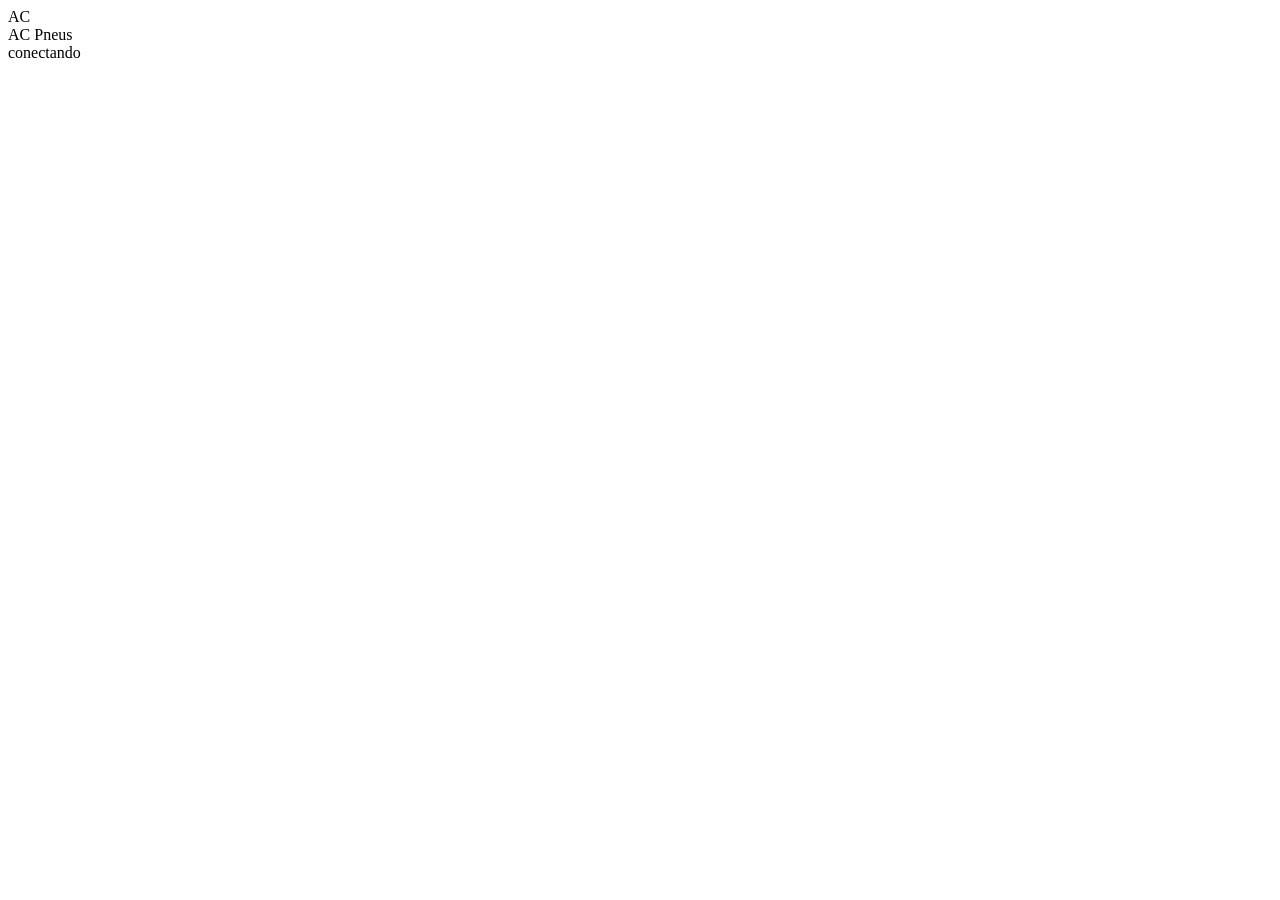
==== index.html @ 77df3158 "header" ====
<!DOCTYPE html>
<html lang="pt-br">
<head>
    <meta charset="UTF-8">
    <meta name="viewport" content="width=device-width, initial-scale=1.0">
    <link rel="stylesheet" href="style.css">
    <title>AC Pneus</title>
</head>
<body>
    <div class="app">

  <!-- HEADER -->
  <div class="header">
    <div class="header-brand">
      <div class="header-logo">AC</div>
      <div>
        <div class="header-title">AC Pneus</div>
        <div class="header-sub" id="headerDate"></div>
      </div>
    </div>
    <div class="status-badge">
      <div class="status-dot" id="statusDot"></div>
      <span id="statusTxt">conectando</span>
    </div>
  </div>

</div>
<script src="script.js"></script>
</body>
</html>
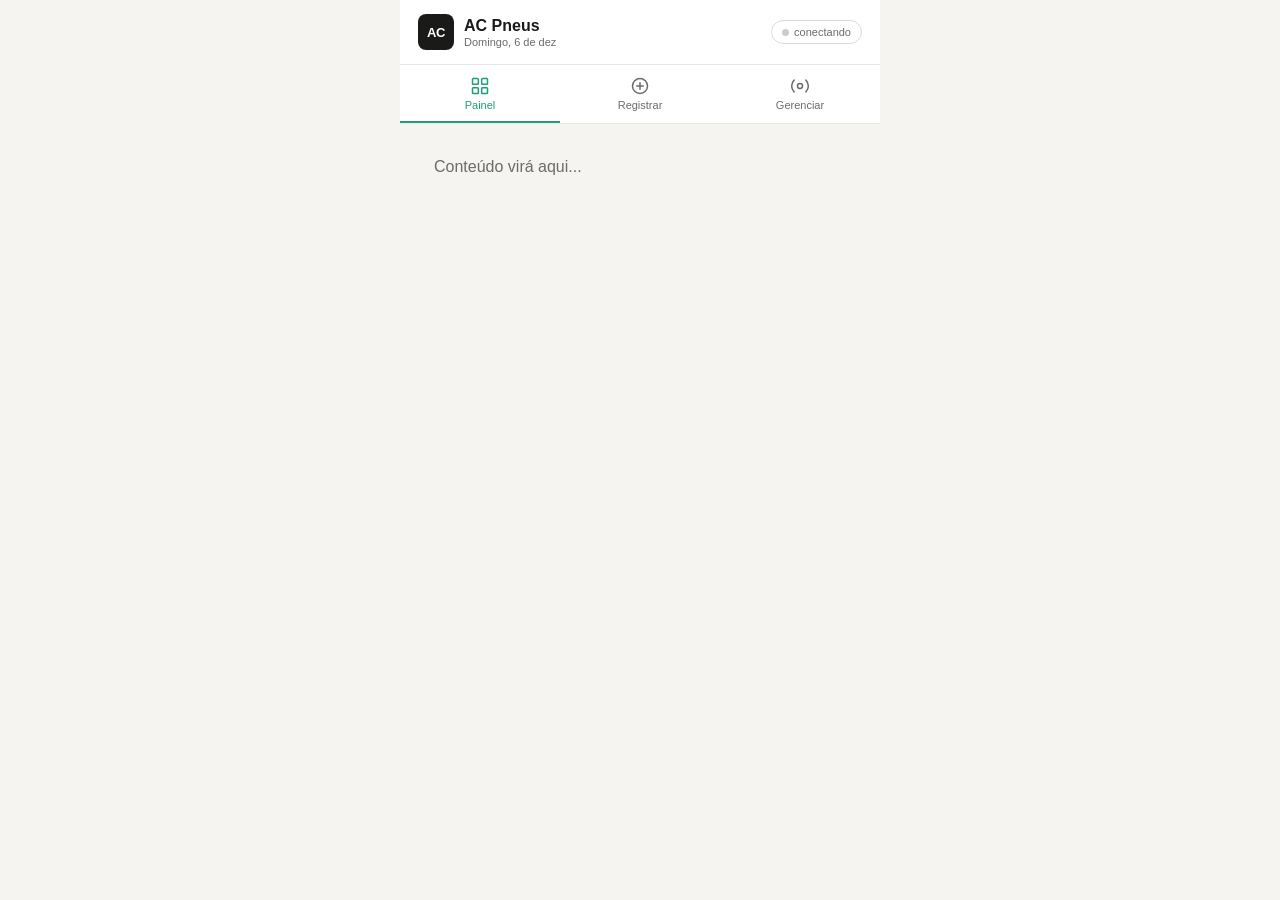
==== commit aa6e2750: "navegação e header" ====
--- a/index.html
+++ b/index.html
@@ -23,6 +23,26 @@
       <span id="statusTxt">conectando</span>
     </div>
   </div>
+   <!-- NAVEGAÇÃO -->
+  <div class="nav">
+    <button class="nav-btn active" id="tab-painel" onclick="showTab('painel')">
+      <svg viewBox="0 0 24 24"><rect x="3" y="3" width="7" height="7" rx="1"/><rect x="14" y="3" width="7" height="7" rx="1"/><rect x="3" y="14" width="7" height="7" rx="1"/><rect x="14" y="14" width="7" height="7" rx="1"/></svg>
+      Painel
+    </button>
+    <button class="nav-btn" id="tab-registrar" onclick="showTab('registrar')">
+      <svg viewBox="0 0 24 24"><circle cx="12" cy="12" r="9"/><line x1="12" y1="8" x2="12" y2="16"/><line x1="8" y1="12" x2="16" y2="12"/></svg>
+      Registrar
+    </button>
+    <button class="nav-btn" id="tab-gerenciar" onclick="showTab('gerenciar')">
+      <svg viewBox="0 0 24 24"><circle cx="12" cy="12" r="3"/><path d="M19.07 4.93a10 10 0 0 1 0 14.14M4.93 4.93a10 10 0 0 0 0 14.14"/></svg>
+      Gerenciar
+    </button>
+  </div>
+
+  <!-- CONTEÚDO DAS ABAS -->
+  <div class="content" id="main-content">
+    <p style="color: var(--text-muted); padding: 20px;">Conteúdo virá aqui...</p>
+  </div>
 
 </div>
 <script src="script.js"></script>
--- a/style.css
+++ b/style.css
@@ -0,0 +1,166 @@
+:root {
+  --green:       #1D9E75;
+  --green-light: #EAF3DE;
+  --green-dark:  #0F6E56;
+  --amber:       #BA7517;
+  --amber-light: #FAEEDA;
+  --blue:        #378ADD;
+  --blue-light:  #E6F1FB;
+  --coral:       #D85A30;
+  --coral-light: #FAECE7;
+  --red:         #E24B4A;
+  --bg:          #F5F4F0;
+  --surface:     #FFFFFF;
+  --border:      rgba(0,0,0,0.09);
+  --border-md:   rgba(0,0,0,0.14);
+  --text:        #1a1a18;
+  --text-muted:  #6b6b67;
+  --text-hint:   #9a9a96;
+  --radius:      12px;
+  --radius-sm:   8px;
+}
+
+/* ==========================================
+   RESET E BASE
+========================================== */
+* {
+  box-sizing: border-box;
+  margin: 0;
+  padding: 0;
+}
+
+body {
+  font-family: 'Inter', sans-serif;
+  background: var(--bg);
+  color: var(--text);
+  min-height: 100vh;
+}
+
+.app {
+  max-width: 480px;
+  margin: 0 auto;
+  min-height: 100vh;
+  display: flex;
+  flex-direction: column;
+}
+
+/* ==========================================
+   HEADER
+========================================== */
+.header {
+  background: var(--surface);
+  border-bottom: 0.5px solid var(--border);
+  padding: 14px 18px;
+  display: flex;
+  align-items: center;
+  justify-content: space-between;
+  position: sticky;
+  top: 0;
+  z-index: 10;
+}
+
+.header-brand {
+  display: flex;
+  align-items: center;
+  gap: 10px;
+}
+
+.header-logo {
+  width: 36px;
+  height: 36px;
+  background: var(--text);
+  border-radius: 8px;
+  display: flex;
+  align-items: center;
+  justify-content: center;
+  font-family: 'Syne', sans-serif;
+  font-weight: 700;
+  font-size: 13px;
+  color: white;
+  letter-spacing: -0.5px;
+}
+
+.header-title {
+  font-family: 'Syne', sans-serif;
+  font-weight: 700;
+  font-size: 16px;
+}
+
+.header-sub {
+  font-size: 11px;
+  color: var(--text-muted);
+  margin-top: 1px;
+}
+
+.status-badge {
+  display: flex;
+  align-items: center;
+  gap: 5px;
+  padding: 5px 10px;
+  border-radius: 20px;
+  border: 0.5px solid var(--border-md);
+  font-size: 11px;
+  color: var(--text-muted);
+}
+
+.status-dot {
+  width: 7px;
+  height: 7px;
+  border-radius: 50%;
+  background: #ccc;
+  transition: background 0.3s;
+}
+
+.status-dot.online { background: var(--green); }
+
+/* ==========================================
+   NAVEGAÇÃO
+========================================== */
+.nav {
+  background: var(--surface);
+  border-bottom: 0.5px solid var(--border);
+  display: flex;
+  position: sticky;
+  top: 65px;
+  z-index: 9;
+}
+
+.nav-btn {
+  flex: 1;
+  padding: 11px 4px 10px;
+  font-size: 11px;
+  font-family: 'Inter', sans-serif;
+  border: none;
+  background: none;
+  cursor: pointer;
+  color: var(--text-muted);
+  border-bottom: 2px solid transparent;
+  display: flex;
+  flex-direction: column;
+  align-items: center;
+  gap: 3px;
+  transition: all 0.2s;
+}
+
+.nav-btn svg {
+  width: 20px;
+  height: 20px;
+  stroke: currentColor;
+  fill: none;
+  stroke-width: 1.8;
+  stroke-linecap: round;
+  stroke-linejoin: round;
+}
+
+.nav-btn.active {
+  color: var(--green);
+  border-bottom-color: var(--green);
+}
+
+/* ==========================================
+   ÁREA DE CONTEÚDO
+========================================== */
+.content {
+  padding: 14px 14px 80px;
+  flex: 1;
+}
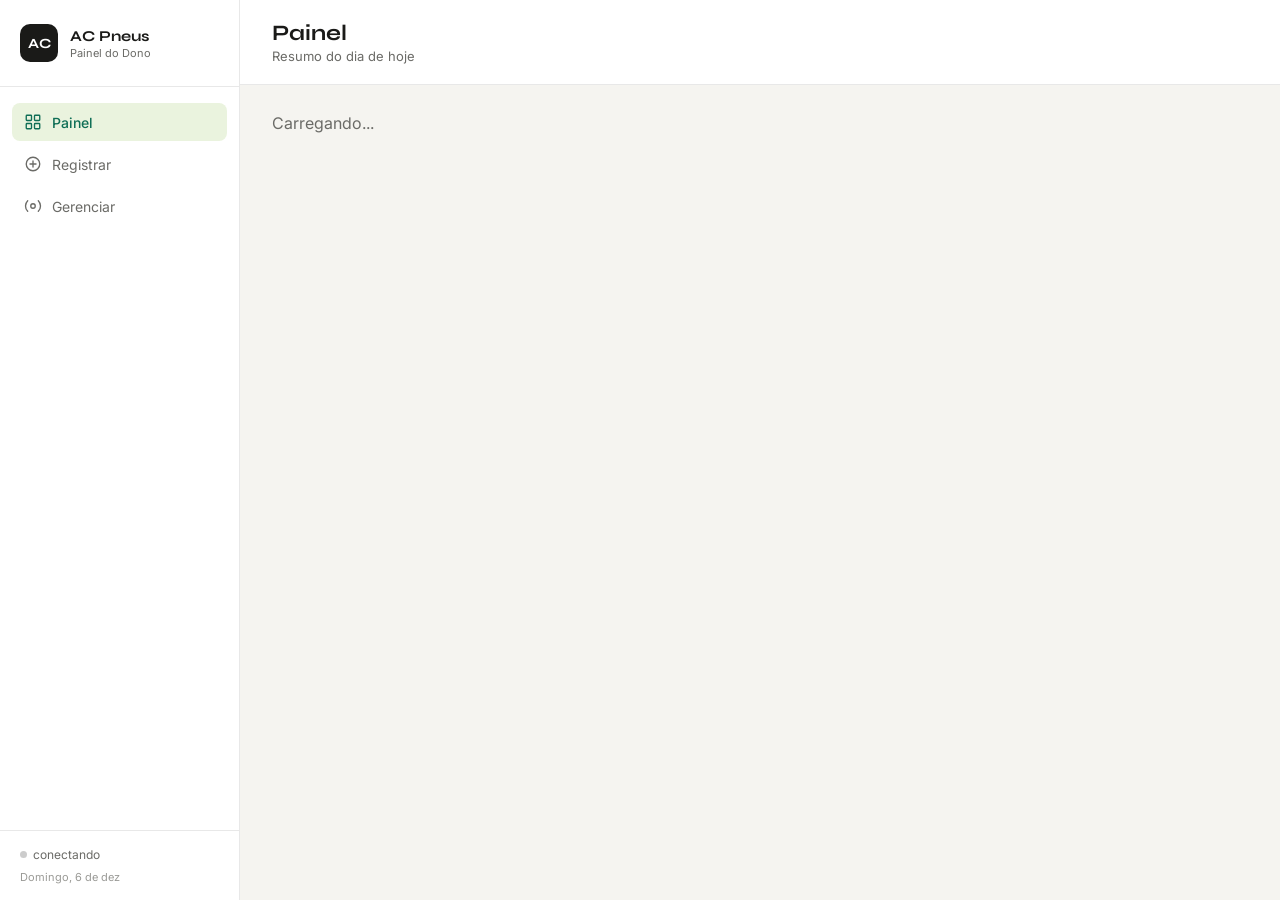
==== commit abdf0a41: "alterando o estilo de app para uma dashboard com layout desktop" ====
--- a/index.html
+++ b/index.html
@@ -1,50 +1,66 @@
 <!DOCTYPE html>
-<html lang="pt-br">
+<html lang="pt-BR">
 <head>
-    <meta charset="UTF-8">
-    <meta name="viewport" content="width=device-width, initial-scale=1.0">
-    <link rel="stylesheet" href="style.css">
-    <title>AC Pneus</title>
+  <meta charset="UTF-8">
+  <meta name="viewport" content="width=device-width, initial-scale=1.0">
+  <title>AC Pneus — Painel do Dono</title>
+  <link rel="preconnect" href="https://fonts.googleapis.com">
+  <link href="https://fonts.googleapis.com/css2?family=Syne:wght@400;500;700&family=Inter:wght@400;500&display=swap" rel="stylesheet">
+  <link rel="stylesheet" href="style.css">
 </head>
 <body>
-    <div class="app">
 
-  <!-- HEADER -->
-  <div class="header">
-    <div class="header-brand">
-      <div class="header-logo">AC</div>
+<div class="app">
+
+  <!-- SIDEBAR -->
+  <aside class="sidebar">
+    <div class="sidebar-logo">
+      <div class="logo-box">AC</div>
       <div>
-        <div class="header-title">AC Pneus</div>
-        <div class="header-sub" id="headerDate"></div>
+        <div class="logo-title">AC Pneus</div>
+        <div class="logo-sub">Painel do Dono</div>
       </div>
     </div>
-    <div class="status-badge">
-      <div class="status-dot" id="statusDot"></div>
-      <span id="statusTxt">conectando</span>
+
+    <nav class="sidebar-nav">
+      <button class="nav-btn active" id="tab-painel" onclick="showTab('painel')">
+        <svg viewBox="0 0 24 24"><rect x="3" y="3" width="7" height="7" rx="1"/><rect x="14" y="3" width="7" height="7" rx="1"/><rect x="3" y="14" width="7" height="7" rx="1"/><rect x="14" y="14" width="7" height="7" rx="1"/></svg>
+        Painel
+      </button>
+      <button class="nav-btn" id="tab-registrar" onclick="showTab('registrar')">
+        <svg viewBox="0 0 24 24"><circle cx="12" cy="12" r="9"/><line x1="12" y1="8" x2="12" y2="16"/><line x1="8" y1="12" x2="16" y2="12"/></svg>
+        Registrar
+      </button>
+      <button class="nav-btn" id="tab-gerenciar" onclick="showTab('gerenciar')">
+        <svg viewBox="0 0 24 24"><circle cx="12" cy="12" r="3"/><path d="M19.07 4.93a10 10 0 0 1 0 14.14M4.93 4.93a10 10 0 0 0 0 14.14"/></svg>
+        Gerenciar
+      </button>
+    </nav>
+
+    <div class="sidebar-footer">
+      <div class="status-badge">
+        <div class="status-dot" id="statusDot"></div>
+        <span id="statusTxt">conectando</span>
+      </div>
+      <div class="sidebar-date" id="headerDate"></div>
     </div>
-  </div>
-   <!-- NAVEGAÇÃO -->
-  <div class="nav">
-    <button class="nav-btn active" id="tab-painel" onclick="showTab('painel')">
-      <svg viewBox="0 0 24 24"><rect x="3" y="3" width="7" height="7" rx="1"/><rect x="14" y="3" width="7" height="7" rx="1"/><rect x="3" y="14" width="7" height="7" rx="1"/><rect x="14" y="14" width="7" height="7" rx="1"/></svg>
-      Painel
-    </button>
-    <button class="nav-btn" id="tab-registrar" onclick="showTab('registrar')">
-      <svg viewBox="0 0 24 24"><circle cx="12" cy="12" r="9"/><line x1="12" y1="8" x2="12" y2="16"/><line x1="8" y1="12" x2="16" y2="12"/></svg>
-      Registrar
-    </button>
-    <button class="nav-btn" id="tab-gerenciar" onclick="showTab('gerenciar')">
-      <svg viewBox="0 0 24 24"><circle cx="12" cy="12" r="3"/><path d="M19.07 4.93a10 10 0 0 1 0 14.14M4.93 4.93a10 10 0 0 0 0 14.14"/></svg>
-      Gerenciar
-    </button>
-  </div>
+  </aside>
 
-  <!-- CONTEÚDO DAS ABAS -->
-  <div class="content" id="main-content">
-    <p style="color: var(--text-muted); padding: 20px;">Conteúdo virá aqui...</p>
-  </div>
+  <!-- CONTEÚDO PRINCIPAL -->
+  <main class="main">
+    <div class="main-header">
+      <div>
+        <h1 class="main-title" id="pageTitle">Painel</h1>
+        <p class="main-sub" id="pageSub">Resumo do dia de hoje</p>
+      </div>
+    </div>
+    <div class="main-content" id="main-content">
+      <p style="color: var(--text-muted)">Carregando...</p>
+    </div>
+  </main>
 
 </div>
+
 <script src="script.js"></script>
 </body>
 </html>
--- a/style.css
+++ b/style.css
@@ -1,3 +1,6 @@
+/* ==========================================
+   VARIÁVEIS
+========================================== */
 :root {
   --green:       #1D9E75;
   --green-light: #EAF3DE;
@@ -18,6 +21,7 @@
   --text-hint:   #9a9a96;
   --radius:      12px;
   --radius-sm:   8px;
+  --sidebar-w:   240px;
 }
 
 /* ==========================================
@@ -36,70 +40,131 @@
   min-height: 100vh;
 }
 
+/* ==========================================
+   LAYOUT PRINCIPAL
+========================================== */
 .app {
-  max-width: 480px;
-  margin: 0 auto;
+  display: flex;
   min-height: 100vh;
-  display: flex;
-  flex-direction: column;
-}
-
-/* ==========================================
-   HEADER
-========================================== */
-.header {
+}
+
+/* ==========================================
+   SIDEBAR
+========================================== */
+.sidebar {
+  width: var(--sidebar-w);
   background: var(--surface);
+  border-right: 0.5px solid var(--border);
+  display: flex;
+  flex-direction: column;
+  position: fixed;
+  top: 0;
+  left: 0;
+  height: 100vh;
+  z-index: 10;
+}
+
+.sidebar-logo {
+  display: flex;
+  align-items: center;
+  gap: 12px;
+  padding: 24px 20px;
   border-bottom: 0.5px solid var(--border);
-  padding: 14px 18px;
-  display: flex;
-  align-items: center;
-  justify-content: space-between;
-  position: sticky;
-  top: 0;
-  z-index: 10;
-}
-
-.header-brand {
-  display: flex;
-  align-items: center;
-  gap: 10px;
-}
-
-.header-logo {
-  width: 36px;
-  height: 36px;
+}
+
+.logo-box {
+  width: 38px;
+  height: 38px;
   background: var(--text);
-  border-radius: 8px;
+  border-radius: 10px;
   display: flex;
   align-items: center;
   justify-content: center;
   font-family: 'Syne', sans-serif;
   font-weight: 700;
-  font-size: 13px;
+  font-size: 14px;
   color: white;
-  letter-spacing: -0.5px;
-}
-
-.header-title {
+  flex-shrink: 0;
+}
+
+.logo-title {
   font-family: 'Syne', sans-serif;
   font-weight: 700;
-  font-size: 16px;
-}
-
-.header-sub {
+  font-size: 15px;
+}
+
+.logo-sub {
   font-size: 11px;
   color: var(--text-muted);
   margin-top: 1px;
 }
 
+/* ==========================================
+   NAV DA SIDEBAR
+========================================== */
+.sidebar-nav {
+  flex: 1;
+  padding: 16px 12px;
+  display: flex;
+  flex-direction: column;
+  gap: 4px;
+}
+
+.nav-btn {
+  width: 100%;
+  display: flex;
+  align-items: center;
+  gap: 10px;
+  padding: 10px 12px;
+  border: none;
+  background: none;
+  border-radius: var(--radius-sm);
+  font-size: 14px;
+  font-family: 'Inter', sans-serif;
+  color: var(--text-muted);
+  cursor: pointer;
+  transition: all 0.15s;
+  text-align: left;
+}
+
+.nav-btn svg {
+  width: 18px;
+  height: 18px;
+  stroke: currentColor;
+  fill: none;
+  stroke-width: 1.8;
+  stroke-linecap: round;
+  stroke-linejoin: round;
+  flex-shrink: 0;
+}
+
+.nav-btn:hover {
+  background: var(--bg);
+  color: var(--text);
+}
+
+.nav-btn.active {
+  background: var(--green-light);
+  color: var(--green-dark);
+  font-weight: 500;
+}
+
+/* ==========================================
+   FOOTER DA SIDEBAR
+========================================== */
+.sidebar-footer {
+  padding: 16px 20px;
+  border-top: 0.5px solid var(--border);
+  display: flex;
+  flex-direction: column;
+  gap: 8px;
+}
+
 .status-badge {
   display: flex;
   align-items: center;
-  gap: 5px;
-  padding: 5px 10px;
-  border-radius: 20px;
-  border: 0.5px solid var(--border-md);
-  font-size: 11px;
+  gap: 6px;
+  font-size: 12px;
   color: var(--text-muted);
 }
 
@@ -113,54 +178,47 @@
 
 .status-dot.online { background: var(--green); }
 
-/* ==========================================
-   NAVEGAÇÃO
-========================================== */
-.nav {
+.sidebar-date {
+  font-size: 11px;
+  color: var(--text-hint);
+}
+
+/* ==========================================
+   ÁREA PRINCIPAL
+========================================== */
+.main {
+  margin-left: var(--sidebar-w);
+  flex: 1;
+  display: flex;
+  flex-direction: column;
+  min-height: 100vh;
+}
+
+.main-header {
   background: var(--surface);
   border-bottom: 0.5px solid var(--border);
-  display: flex;
+  padding: 20px 32px;
+  display: flex;
+  align-items: center;
+  justify-content: space-between;
   position: sticky;
-  top: 65px;
+  top: 0;
   z-index: 9;
 }
 
-.nav-btn {
-  flex: 1;
-  padding: 11px 4px 10px;
-  font-size: 11px;
-  font-family: 'Inter', sans-serif;
-  border: none;
-  background: none;
-  cursor: pointer;
-  color: var(--text-muted);
-  border-bottom: 2px solid transparent;
-  display: flex;
-  flex-direction: column;
-  align-items: center;
-  gap: 3px;
-  transition: all 0.2s;
-}
-
-.nav-btn svg {
-  width: 20px;
-  height: 20px;
-  stroke: currentColor;
-  fill: none;
-  stroke-width: 1.8;
-  stroke-linecap: round;
-  stroke-linejoin: round;
-}
-
-.nav-btn.active {
-  color: var(--green);
-  border-bottom-color: var(--green);
-}
-
-/* ==========================================
-   ÁREA DE CONTEÚDO
-========================================== */
-.content {
-  padding: 14px 14px 80px;
+.main-title {
+  font-family: 'Syne', sans-serif;
+  font-weight: 700;
+  font-size: 22px;
+}
+
+.main-sub {
+  font-size: 13px;
+  color: var(--text-muted);
+  margin-top: 2px;
+}
+
+.main-content {
+  padding: 28px 32px;
   flex: 1;
 }
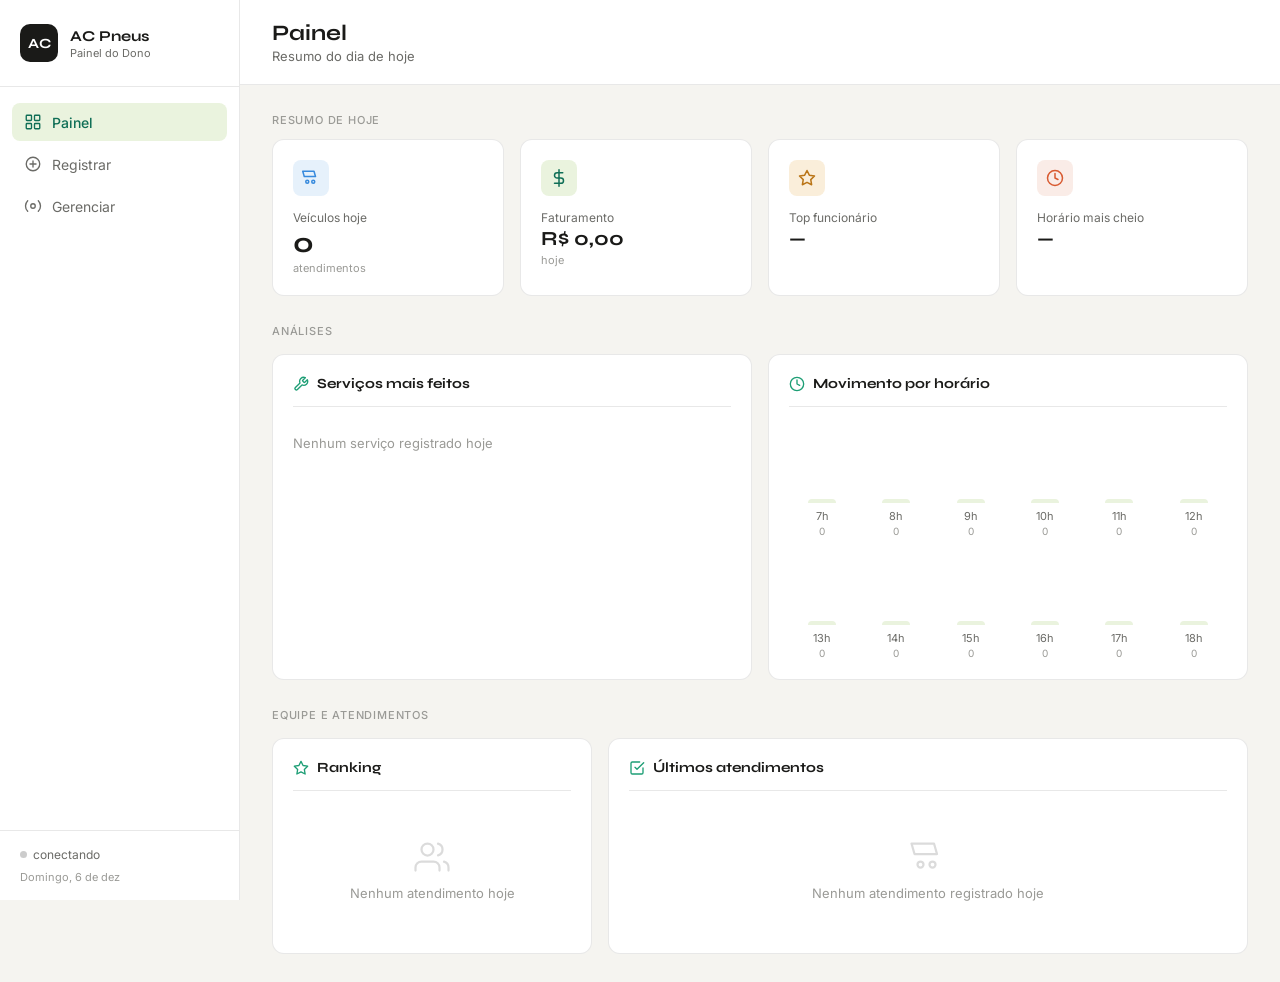
==== commit c2d4b8f9: "adicionando formulário a aba registro" ====
--- a/index.html
+++ b/index.html
@@ -61,6 +61,9 @@
 
 </div>
 
+<!-- Toast -->
+<div class="toast" id="toast"></div>
+
 <script src="script.js"></script>
 </body>
 </html>
--- a/style.css
+++ b/style.css
@@ -221,4 +221,419 @@
 .main-content {
   padding: 28px 32px;
   flex: 1;
-}+}
+/* ==========================================
+   SECTION TITLE
+========================================== */
+.section-title {
+  font-size: 11px;
+  font-weight: 500;
+  text-transform: uppercase;
+  letter-spacing: 0.8px;
+  color: var(--text-hint);
+  margin: 28px 0 12px;
+}
+
+.section-title:first-child { margin-top: 0; }
+
+/* ==========================================
+   GRID DE CARDS
+========================================== */
+.cards-grid {
+  display: grid;
+  grid-template-columns: repeat(4, 1fr);
+  gap: 16px;
+  margin-bottom: 8px;
+}
+
+.metric-card {
+  background: var(--surface);
+  border-radius: var(--radius);
+  border: 0.5px solid var(--border);
+  padding: 20px;
+  transition: border-color 0.2s;
+}
+
+.metric-card:hover { border-color: var(--border-md); }
+
+.metric-icon {
+  width: 36px;
+  height: 36px;
+  border-radius: 8px;
+  display: flex;
+  align-items: center;
+  justify-content: center;
+  margin-bottom: 14px;
+}
+
+.metric-icon svg {
+  width: 18px;
+  height: 18px;
+  stroke: currentColor;
+  fill: none;
+  stroke-width: 2;
+  stroke-linecap: round;
+  stroke-linejoin: round;
+}
+
+.metric-icon.green { background: var(--green-light); color: var(--green-dark); }
+.metric-icon.blue  { background: var(--blue-light);  color: var(--blue); }
+.metric-icon.amber { background: var(--amber-light); color: var(--amber); }
+.metric-icon.coral { background: var(--coral-light); color: var(--coral); }
+
+.metric-label {
+  font-size: 12px;
+  color: var(--text-muted);
+  margin-bottom: 4px;
+}
+
+.metric-value {
+  font-family: 'Syne', sans-serif;
+  font-size: 28px;
+  font-weight: 700;
+  line-height: 1;
+}
+
+.metric-value.sm { font-size: 20px; }
+
+.metric-sub {
+  font-size: 11px;
+  color: var(--text-hint);
+  margin-top: 4px;
+}
+
+/* ==========================================
+   GRID DE DOIS PAINÉIS
+========================================== */
+.panels-grid {
+  display: grid;
+  grid-template-columns: 1fr 1fr;
+  gap: 16px;
+  margin-top: 16px;
+}
+
+/* ==========================================
+   CARD GENÉRICO
+========================================== */
+.card {
+  background: var(--surface);
+  border-radius: var(--radius);
+  border: 0.5px solid var(--border);
+  padding: 20px;
+}
+
+.card-header {
+  display: flex;
+  align-items: center;
+  gap: 8px;
+  margin-bottom: 16px;
+  padding-bottom: 14px;
+  border-bottom: 0.5px solid var(--border);
+}
+
+.card-header svg {
+  width: 16px;
+  height: 16px;
+  stroke: var(--green);
+  fill: none;
+  stroke-width: 2;
+  stroke-linecap: round;
+  stroke-linejoin: round;
+}
+
+.card-title {
+  font-family: 'Syne', sans-serif;
+  font-weight: 700;
+  font-size: 14px;
+}
+
+/* ==========================================
+   BARRAS DE SERVIÇOS
+========================================== */
+.bar-row {
+  margin-bottom: 14px;
+}
+
+.bar-row:last-child { margin-bottom: 0; }
+
+.bar-label {
+  display: flex;
+  justify-content: space-between;
+  font-size: 13px;
+  margin-bottom: 6px;
+}
+
+.bar-label span:last-child {
+  color: var(--text-muted);
+  font-size: 12px;
+}
+
+.bar-track {
+  height: 8px;
+  background: var(--bg);
+  border-radius: 4px;
+  overflow: hidden;
+}
+
+.bar-fill {
+  height: 100%;
+  border-radius: 4px;
+  background: var(--green);
+  transition: width 0.8s cubic-bezier(0.4, 0, 0.2, 1);
+}
+
+/* ==========================================
+   GRÁFICO DE HORÁRIOS
+========================================== */
+.hour-grid {
+  display: grid;
+  grid-template-columns: repeat(6, 1fr);
+  gap: 8px;
+  align-items: flex-end;
+}
+
+.hour-cell { text-align: center; }
+
+.hour-bar-wrap {
+  height: 80px;
+  display: flex;
+  align-items: flex-end;
+  justify-content: center;
+  margin-bottom: 6px;
+}
+
+.hour-bar {
+  width: 28px;
+  border-radius: 4px 4px 0 0;
+  background: var(--green-light);
+  transition: height 0.8s cubic-bezier(0.4, 0, 0.2, 1);
+  min-height: 4px;
+}
+
+.hour-bar.peak { background: var(--coral); }
+
+.hour-label {
+  font-size: 11px;
+  color: var(--text-muted);
+}
+
+.hour-count {
+  font-size: 10px;
+  color: var(--text-hint);
+  margin-top: 2px;
+}
+
+/* ==========================================
+   LISTA ITEMS
+========================================== */
+.list-item {
+  display: flex;
+  align-items: center;
+  justify-content: space-between;
+  padding: 12px 0;
+  border-bottom: 0.5px solid var(--border);
+}
+
+.list-item:last-child {
+  border-bottom: none;
+  padding-bottom: 0;
+}
+
+.list-item-left {
+  display: flex;
+  align-items: center;
+  gap: 12px;
+}
+
+.rank {
+  width: 26px;
+  height: 26px;
+  border-radius: 50%;
+  background: var(--bg);
+  font-size: 11px;
+  font-weight: 500;
+  display: flex;
+  align-items: center;
+  justify-content: center;
+  color: var(--text-muted);
+  flex-shrink: 0;
+}
+
+.rank.gold {
+  background: var(--amber-light);
+  color: var(--amber);
+}
+
+.list-name {
+  font-size: 14px;
+  font-weight: 500;
+}
+
+.list-sub {
+  font-size: 12px;
+  color: var(--text-muted);
+  margin-top: 2px;
+}
+
+.list-val {
+  font-size: 14px;
+  font-weight: 500;
+  text-align: right;
+}
+
+.list-val-sub {
+  font-size: 11px;
+  color: var(--text-muted);
+  margin-top: 2px;
+  text-align: right;
+}
+
+/* ==========================================
+   TAGS
+========================================== */
+.tag {
+  display: inline-flex;
+  align-items: center;
+  padding: 2px 8px;
+  border-radius: 4px;
+  font-size: 11px;
+  font-weight: 500;
+}
+
+.tag.green { background: var(--green-light); color: var(--green-dark); }
+.tag.blue  { background: var(--blue-light);  color: var(--blue); }
+
+/* ==========================================
+   GRID INFERIOR (ranking + atendimentos)
+========================================== */
+.bottom-grid {
+  display: grid;
+  grid-template-columns: 1fr 2fr;
+  gap: 16px;
+  margin-top: 16px;
+}
+
+/* ==========================================
+   ESTADO VAZIO
+========================================== */
+.empty {
+  text-align: center;
+  padding: 32px 16px;
+  color: var(--text-hint);
+  font-size: 13px;
+}
+
+.empty svg {
+  width: 36px;
+  height: 36px;
+  stroke: var(--border-md);
+  fill: none;
+  stroke-width: 1.5;
+  stroke-linecap: round;
+  stroke-linejoin: round;
+  display: block;
+  margin: 0 auto 10px;
+}
+
+/* ==========================================
+   FORMULÁRIO
+========================================== */
+.form-container {
+  max-width: 600px;
+}
+
+.form-card {
+  background: var(--surface);
+  border-radius: var(--radius);
+  border: 0.5px solid var(--border);
+  padding: 28px;
+}
+
+.form-grid {
+  display: grid;
+  grid-template-columns: 1fr 1fr;
+  gap: 16px;
+}
+
+.form-group {
+  display: flex;
+  flex-direction: column;
+  gap: 6px;
+}
+
+.form-group.full {
+  grid-column: 1 / -1;
+}
+
+.form-group label {
+  font-size: 12px;
+  font-weight: 500;
+  color: var(--text-muted);
+  text-transform: uppercase;
+  letter-spacing: 0.5px;
+}
+
+.form-group input,
+.form-group select {
+  padding: 10px 14px;
+  border-radius: var(--radius-sm);
+  border: 0.5px solid var(--border-md);
+  background: var(--surface);
+  color: var(--text);
+  font-size: 14px;
+  font-family: 'Inter', sans-serif;
+  outline: none;
+  transition: border-color 0.2s, box-shadow 0.2s;
+}
+
+.form-group input:focus,
+.form-group select:focus {
+  border-color: var(--green);
+  box-shadow: 0 0 0 3px rgba(29, 158, 117, 0.1);
+}
+
+.form-divider {
+  border: none;
+  border-top: 0.5px solid var(--border);
+  margin: 24px 0;
+}
+
+.btn-primary {
+  padding: 12px 28px;
+  background: var(--text);
+  color: white;
+  border: none;
+  border-radius: var(--radius-sm);
+  font-size: 14px;
+  font-family: 'Syne', sans-serif;
+  font-weight: 700;
+  cursor: pointer;
+  transition: opacity 0.2s, transform 0.1s;
+  letter-spacing: 0.3px;
+}
+
+.btn-primary:hover   { opacity: 0.85; }
+.btn-primary:active  { transform: scale(0.98); }
+.btn-primary:disabled { opacity: 0.5; cursor: not-allowed; }
+
+/* ==========================================
+   TOAST
+========================================== */
+.toast {
+  position: fixed;
+  bottom: 28px;
+  right: 28px;
+  background: var(--text);
+  color: white;
+  padding: 12px 24px;
+  border-radius: var(--radius);
+  font-size: 13px;
+  z-index: 100;
+  opacity: 0;
+  transform: translateY(10px);
+  transition: all 0.3s;
+  pointer-events: none;
+}
+
+.toast.show  { opacity: 1; transform: translateY(0); }
+.toast.error { background: var(--red); }
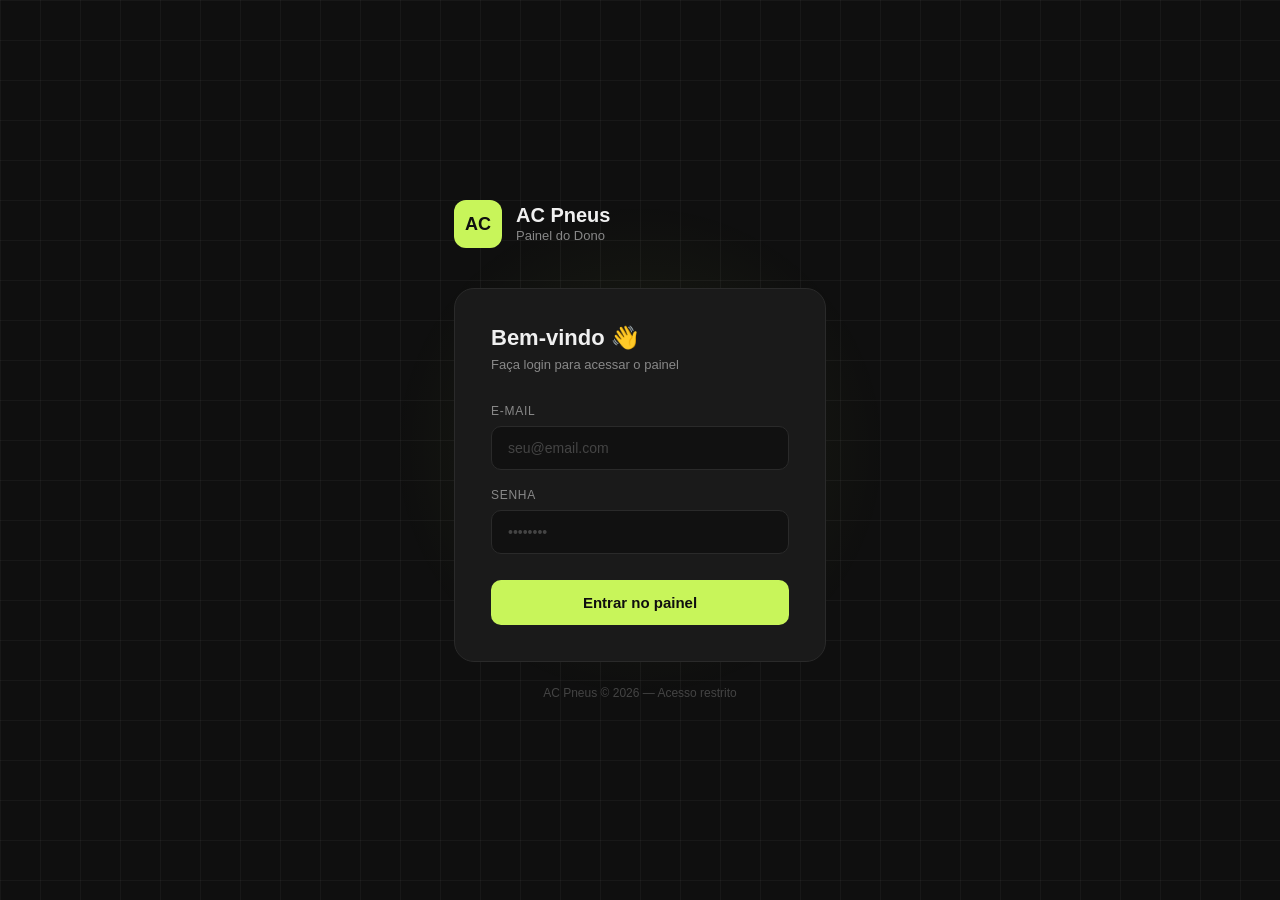
==== commit 280c0a62: "adicionando a area de logout no sidebar" ====
--- a/index.html
+++ b/index.html
@@ -37,12 +37,22 @@
       </button>
     </nav>
 
-    <div class="sidebar-footer">
+  <div class="sidebar-footer">
       <div class="status-badge">
         <div class="status-dot" id="statusDot"></div>
         <span id="statusTxt">conectando</span>
       </div>
       <div class="sidebar-date" id="headerDate"></div>
+      <div class="sidebar-user">
+        <div class="user-avatar" id="user-avatar">?</div>
+        <div class="user-info">
+          <div class="user-name" id="user-name">—</div>
+          <div class="user-role">Administrador</div>
+        </div>
+        <button class="btn-logout" onclick="sair()" title="Sair">
+          <svg viewBox="0 0 24 24"><path d="M9 21H5a2 2 0 0 1-2-2V5a2 2 0 0 1 2-2h4"/><polyline points="16 17 21 12 16 7"/><line x1="21" y1="12" x2="9" y2="12"/></svg>
+        </button>
+      </div>
     </div>
   </aside>
 
--- a/style.css
+++ b/style.css
@@ -636,4 +636,314 @@
 }
 
 .toast.show  { opacity: 1; transform: translateY(0); }
-.toast.error { background: var(--red); }+.toast.error { background: var(--red); }
+
+/* ==========================================
+   GERENCIAR
+========================================== */
+.manage-grid {
+  display: grid;
+  grid-template-columns: 1fr 1fr;
+  gap: 16px;
+  max-width: 900px;
+}
+
+.manage-row {
+  display: flex;
+  align-items: center;
+  justify-content: space-between;
+  padding: 12px 0;
+  border-bottom: 0.5px solid var(--border);
+}
+
+.manage-row:last-of-type { border-bottom: none; }
+
+.manage-name {
+  font-size: 14px;
+  font-weight: 500;
+}
+
+.manage-sub {
+  font-size: 12px;
+  color: var(--text-muted);
+  margin-top: 2px;
+}
+
+.btn-danger {
+  padding: 6px 12px;
+  background: none;
+  color: var(--red);
+  border: 0.5px solid var(--red);
+  border-radius: var(--radius-sm);
+  font-size: 12px;
+  font-family: 'Inter', sans-serif;
+  cursor: pointer;
+  transition: background 0.15s;
+}
+
+.btn-danger:hover {
+  background: rgba(226, 75, 74, 0.06);
+}
+
+.btn-secondary {
+  padding: 9px 16px;
+  background: var(--bg);
+  color: var(--text);
+  border: 0.5px solid var(--border-md);
+  border-radius: var(--radius-sm);
+  font-size: 13px;
+  font-family: 'Inter', sans-serif;
+  cursor: pointer;
+  transition: background 0.15s;
+  width: 100%;
+  margin-top: 14px;
+}
+
+.btn-secondary:hover { background: #eae9e4; }
+
+.add-form {
+  background: var(--bg);
+  border-radius: var(--radius-sm);
+  padding: 16px;
+  margin-top: 14px;
+  display: none;
+  flex-direction: column;
+  gap: 12px;
+}
+
+.add-form.open { display: flex; }
+
+.add-form-row {
+  display: flex;
+  gap: 8px;
+}
+
+.add-form-row .btn-primary  { flex: 1; padding: 10px; }
+.add-form-row .btn-secondary { margin-top: 0; width: auto; padding: 10px 16px; }
+
+/* ==========================================
+   LOGIN
+========================================== */
+.login-page {
+  min-height: 100vh;
+  display: flex;
+  align-items: center;
+  justify-content: center;
+  background: #0f0f0f;
+  overflow: hidden;
+  position: relative;
+}
+
+.login-page::before {
+  content: '';
+  position: fixed;
+  inset: 0;
+  background-image:
+    linear-gradient(rgba(255,255,255,0.04) 1px, transparent 1px),
+    linear-gradient(90deg, rgba(255,255,255,0.04) 1px, transparent 1px);
+  background-size: 40px 40px;
+  z-index: 0;
+}
+
+.login-page::after {
+  content: '';
+  position: fixed;
+  width: 500px;
+  height: 500px;
+  background: radial-gradient(circle, rgba(200,245,90,0.08) 0%, transparent 70%);
+  top: 50%;
+  left: 50%;
+  transform: translate(-50%, -50%);
+  z-index: 0;
+  pointer-events: none;
+}
+
+.login-wrap {
+  position: relative;
+  z-index: 1;
+  width: 100%;
+  max-width: 420px;
+  padding: 24px;
+  animation: fadeUp 0.5s ease both;
+}
+
+@keyframes fadeUp {
+  from { opacity: 0; transform: translateY(24px); }
+  to   { opacity: 1; transform: translateY(0); }
+}
+
+.login-brand {
+  display: flex;
+  align-items: center;
+  gap: 14px;
+  margin-bottom: 40px;
+}
+
+.login-brand-box {
+  width: 48px;
+  height: 48px;
+  background: #c8f55a;
+  border-radius: 12px;
+  display: flex;
+  align-items: center;
+  justify-content: center;
+  font-family: 'Syne', sans-serif;
+  font-weight: 700;
+  font-size: 18px;
+  color: #0f0f0f;
+}
+
+.login-brand-name { font-family: 'Syne', sans-serif; font-size: 20px; font-weight: 700; color: #f0f0f0; line-height: 1; }
+.login-brand-sub  { font-size: 13px; color: #888; margin-top: 3px; }
+
+.login-card {
+  background: #1a1a1a;
+  border: 1px solid #2a2a2a;
+  border-radius: 20px;
+  padding: 36px;
+}
+
+.login-card-title { font-family: 'Syne', sans-serif; font-size: 22px; font-weight: 700; color: #f0f0f0; margin-bottom: 6px; }
+.login-card-sub   { font-size: 13px; color: #888; margin-bottom: 32px; }
+
+.login-label {
+  display: block;
+  font-size: 12px;
+  font-weight: 500;
+  color: #888;
+  text-transform: uppercase;
+  letter-spacing: 0.06em;
+  margin-bottom: 8px;
+}
+
+.login-input {
+  width: 100%;
+  background: #111;
+  border: 1px solid #2a2a2a;
+  border-radius: 10px;
+  padding: 13px 16px;
+  font-size: 14px;
+  color: #f0f0f0;
+  font-family: 'Inter', sans-serif;
+  outline: none;
+  transition: border-color 0.2s;
+  margin-bottom: 18px;
+}
+
+.login-input:focus       { border-color: #c8f55a; }
+.login-input::placeholder { color: #444; }
+
+.btn-login {
+  width: 100%;
+  margin-top: 8px;
+  padding: 14px;
+  background: #c8f55a;
+  color: #0f0f0f;
+  border: none;
+  border-radius: 10px;
+  font-family: 'Syne', sans-serif;
+  font-size: 15px;
+  font-weight: 700;
+  cursor: pointer;
+  transition: background 0.2s, transform 0.1s;
+}
+
+.btn-login:hover    { background: #a8d43a; }
+.btn-login:active   { transform: scale(0.98); }
+.btn-login:disabled { opacity: 0.5; cursor: not-allowed; }
+
+.login-error {
+  display: none;
+  margin-top: 14px;
+  padding: 12px 16px;
+  background: rgba(255,85,85,0.1);
+  border: 1px solid rgba(255,85,85,0.3);
+  border-radius: 8px;
+  font-size: 13px;
+  color: #ff5555;
+  text-align: center;
+}
+
+.login-error.show { display: block; }
+
+.login-footer {
+  text-align: center;
+  margin-top: 24px;
+  font-size: 12px;
+  color: #444;
+}
+/* ==========================================
+   PERFIL + LOGOUT
+========================================== */
+.sidebar-user {
+  display: flex;
+  align-items: center;
+  gap: 8px;
+  padding: 10px 12px;
+  border-radius: var(--radius-sm);
+  background: var(--bg);
+  margin-top: 4px;
+}
+
+.user-avatar {
+  width: 32px;
+  height: 32px;
+  border-radius: 50%;
+  background: var(--text);
+  color: white;
+  font-family: 'Syne', sans-serif;
+  font-weight: 700;
+  font-size: 13px;
+  display: flex;
+  align-items: center;
+  justify-content: center;
+  flex-shrink: 0;
+}
+
+.user-info {
+  flex: 1;
+  min-width: 0;
+}
+
+.user-name {
+  font-size: 12px;
+  font-weight: 500;
+  white-space: nowrap;
+  overflow: hidden;
+  text-overflow: ellipsis;
+}
+
+.user-role {
+  font-size: 10px;
+  color: var(--text-muted);
+  margin-top: 1px;
+}
+
+.btn-logout {
+  background: none;
+  border: none;
+  cursor: pointer;
+  color: var(--text-muted);
+  padding: 4px;
+  border-radius: 6px;
+  display: flex;
+  align-items: center;
+  justify-content: center;
+  transition: color 0.2s, background 0.2s;
+  flex-shrink: 0;
+}
+
+.btn-logout:hover {
+  color: var(--red);
+  background: rgba(226, 75, 74, 0.08);
+}
+
+.btn-logout svg {
+  width: 15px;
+  height: 15px;
+  stroke: currentColor;
+  fill: none;
+  stroke-width: 2;
+  stroke-linecap: round;
+  stroke-linejoin: round;
+}
